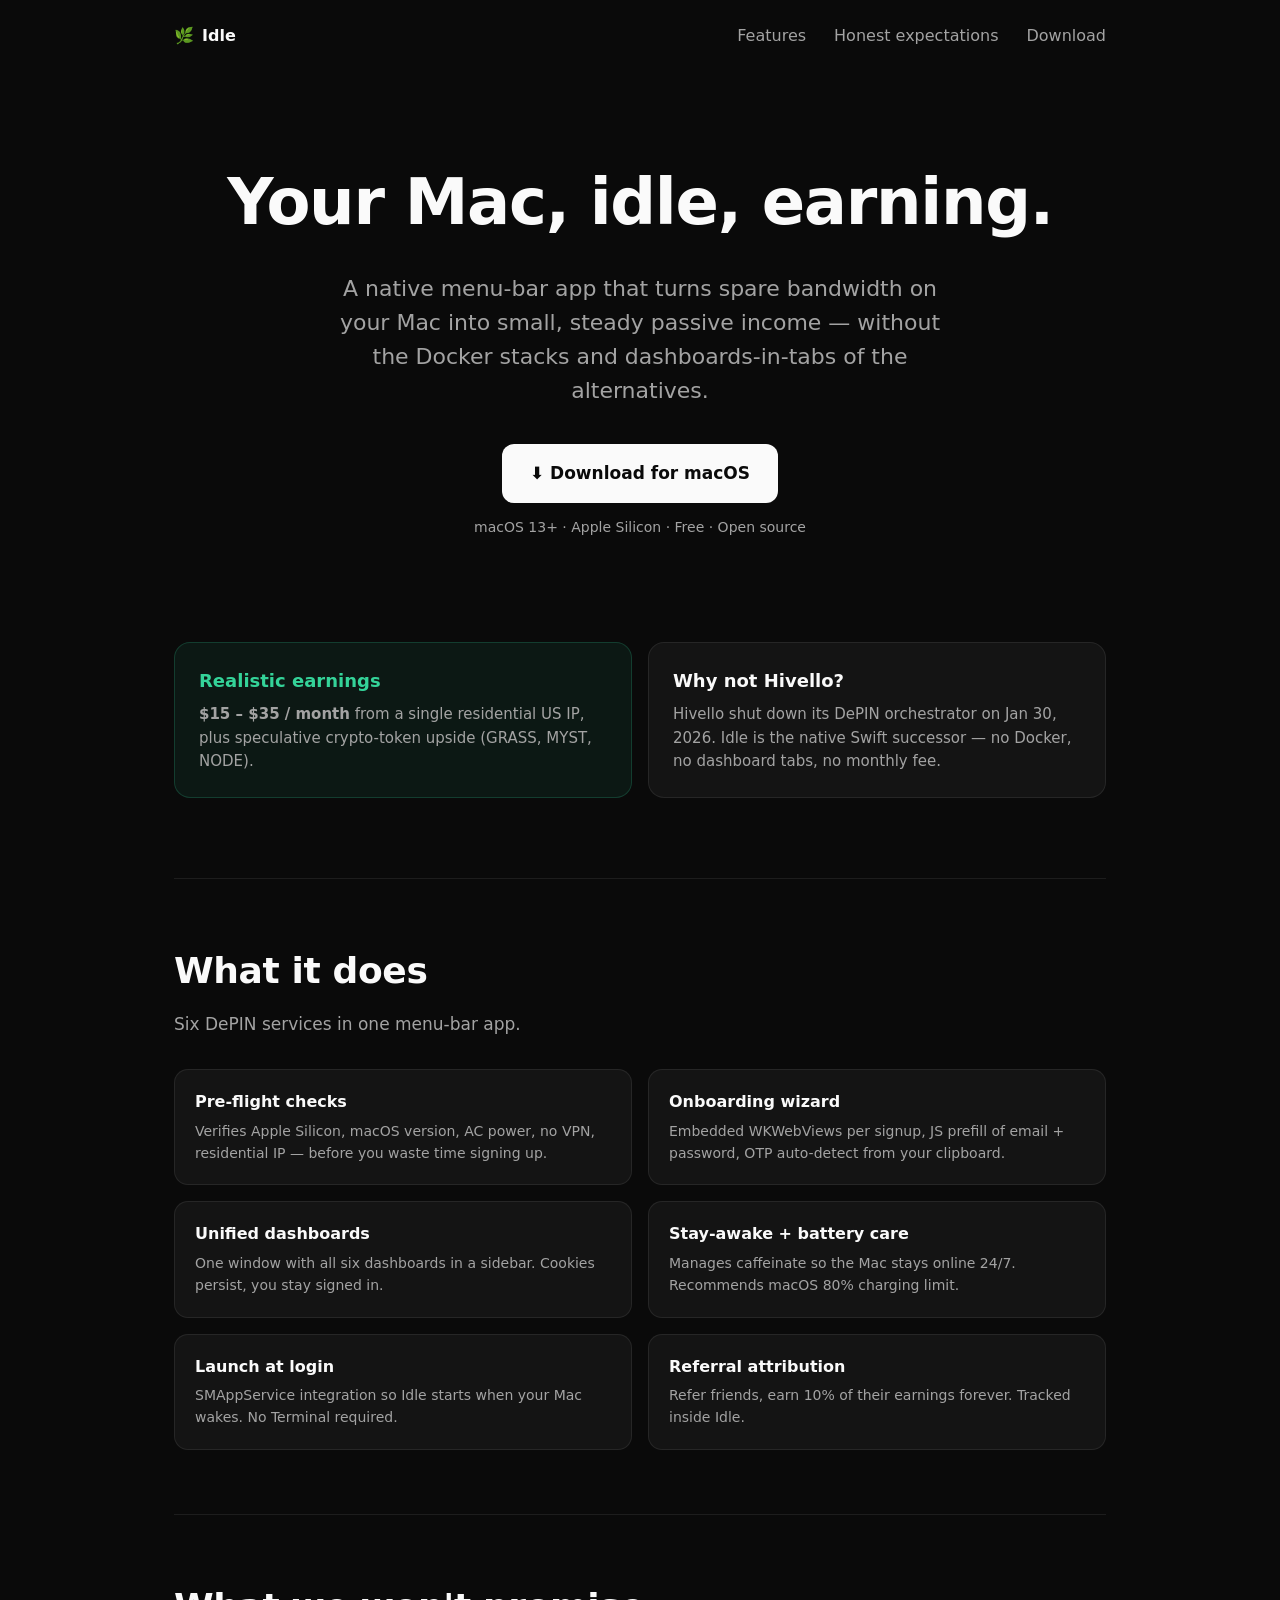
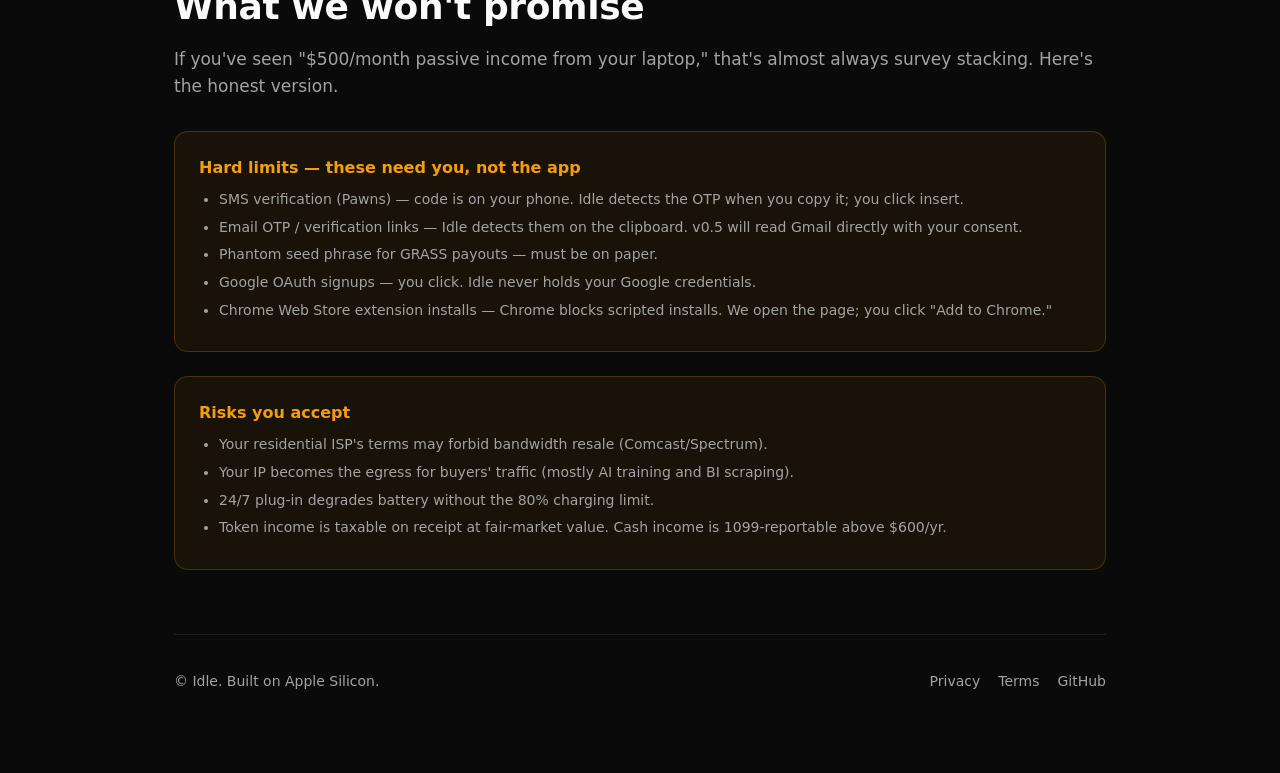
==== Marketing/index.html @ 513515ef "v0.4.0 — Idle MVP: trust + distribution layer Native macOS menu-bar app for orchestrating DePIN pass" ====
<!doctype html>
<html lang="en">
<head>
    <meta charset="utf-8">
    <meta name="viewport" content="width=device-width, initial-scale=1">
    <title>Idle — passive income from your Mac</title>
    <meta name="description" content="A native menu-bar app for macOS that turns your idle Mac into a small, steady passive-income machine. Realistic earnings: $15-35/month from one residential IP.">
    <link rel="icon" href="data:image/svg+xml,<svg xmlns=%22http://www.w3.org/2000/svg%22 viewBox=%220 0 16 16%22><text y=%2214%22 font-size=%2214%22>🌿</text></svg>">
    <style>
        :root {
            --bg: #0a0a0a;
            --panel: #141414;
            --border: rgba(255,255,255,0.08);
            --fg: #fafafa;
            --mute: #a3a3a3;
            --accent: #34d399;
            --warn: #f59e0b;
        }
        * { box-sizing: border-box; }
        body {
            background: var(--bg);
            color: var(--fg);
            font-family: -apple-system, BlinkMacSystemFont, "SF Pro Display", "Inter", system-ui, sans-serif;
            margin: 0;
            line-height: 1.55;
            -webkit-font-smoothing: antialiased;
        }
        a { color: inherit; text-decoration: none; }
        a:hover { color: var(--accent); }
        .wrap { max-width: 980px; margin: 0 auto; padding: 0 24px; }

        nav { padding: 24px 0; display: flex; align-items: center; justify-content: space-between; }
        nav .brand { display: flex; align-items: center; gap: 8px; font-weight: 600; }
        nav .brand .leaf { color: var(--accent); }
        nav ul { display: flex; gap: 28px; list-style: none; padding: 0; margin: 0; color: var(--mute); }

        .hero { padding: 80px 0 64px; text-align: center; }
        .hero h1 { font-size: 64px; font-weight: 700; letter-spacing: -0.02em; margin: 0 0 20px; }
        .hero p.lead { font-size: 22px; color: var(--mute); max-width: 640px; margin: 0 auto 36px; }
        .hero .cta {
            display: inline-flex; gap: 12px; align-items: center;
            background: var(--fg); color: var(--bg); padding: 16px 28px; border-radius: 12px;
            font-weight: 600; font-size: 17px;
        }
        .hero .cta:hover { background: var(--accent); color: var(--bg); }
        .hero .meta { margin-top: 14px; color: var(--mute); font-size: 14px; }

        .panels { display: grid; grid-template-columns: 1fr 1fr; gap: 16px; margin: 40px 0 80px; }
        @media (max-width: 720px) { .panels { grid-template-columns: 1fr; } }
        .panel {
            background: var(--panel); border: 1px solid var(--border);
            border-radius: 16px; padding: 24px;
        }
        .panel h3 { margin: 0 0 8px; font-size: 18px; }
        .panel p { margin: 0; color: var(--mute); font-size: 15px; }
        .panel.expectations { background: rgba(52,211,153,0.07); border-color: rgba(52,211,153,0.2); }
        .panel.expectations h3 { color: var(--accent); }

        section { padding: 64px 0; border-top: 1px solid var(--border); }
        section h2 { font-size: 36px; letter-spacing: -0.01em; margin: 0 0 12px; }
        section p.tag { color: var(--mute); margin: 0 0 32px; font-size: 17px; }

        .features { display: grid; grid-template-columns: repeat(2, 1fr); gap: 16px; }
        @media (max-width: 720px) { .features { grid-template-columns: 1fr; } }
        .feature {
            background: var(--panel); border: 1px solid var(--border);
            border-radius: 14px; padding: 20px;
        }
        .feature h4 { margin: 0 0 6px; font-size: 16px; }
        .feature p { margin: 0; color: var(--mute); font-size: 14px; }

        .honest {
            background: rgba(245,158,11,0.06); border: 1px solid rgba(245,158,11,0.22);
            border-radius: 14px; padding: 24px; margin-top: 24px;
        }
        .honest h4 { color: var(--warn); margin: 0 0 8px; font-size: 16px; }
        .honest ul { margin: 0; padding-left: 20px; color: var(--mute); font-size: 14px; }
        .honest li { margin: 6px 0; }

        footer {
            border-top: 1px solid var(--border); padding: 36px 0 80px;
            color: var(--mute); font-size: 14px;
            display: flex; justify-content: space-between; gap: 16px; flex-wrap: wrap;
        }
        footer ul { list-style: none; padding: 0; margin: 0; display: flex; gap: 18px; }
    </style>
</head>
<body>
<div class="wrap">
    <nav>
        <div class="brand"><span class="leaf">🌿</span> Idle</div>
        <ul>
            <li><a href="#features">Features</a></li>
            <li><a href="#honest">Honest expectations</a></li>
            <li><a href="#download">Download</a></li>
        </ul>
    </nav>

    <header class="hero" id="download">
        <h1>Your Mac, idle, earning.</h1>
        <p class="lead">A native menu-bar app that turns spare bandwidth on your Mac into small, steady passive income — without the Docker stacks and dashboards-in-tabs of the alternatives.</p>
        <a class="cta" href="https://github.com/your-org/idle/releases/latest/download/Idle.dmg">⬇︎ Download for macOS</a>
        <div class="meta">macOS 13+ · Apple Silicon · Free · Open source</div>
    </header>

    <div class="panels">
        <div class="panel expectations">
            <h3>Realistic earnings</h3>
            <p><strong>$15 – $35 / month</strong> from a single residential US IP, plus speculative crypto-token upside (GRASS, MYST, NODE).</p>
        </div>
        <div class="panel">
            <h3>Why not Hivello?</h3>
            <p>Hivello shut down its DePIN orchestrator on Jan 30, 2026. Idle is the native Swift successor — no Docker, no dashboard tabs, no monthly fee.</p>
        </div>
    </div>

    <section id="features">
        <h2>What it does</h2>
        <p class="tag">Six DePIN services in one menu-bar app.</p>
        <div class="features">
            <div class="feature"><h4>Pre-flight checks</h4><p>Verifies Apple Silicon, macOS version, AC power, no VPN, residential IP — before you waste time signing up.</p></div>
            <div class="feature"><h4>Onboarding wizard</h4><p>Embedded WKWebViews per signup, JS prefill of email + password, OTP auto-detect from your clipboard.</p></div>
            <div class="feature"><h4>Unified dashboards</h4><p>One window with all six dashboards in a sidebar. Cookies persist, you stay signed in.</p></div>
            <div class="feature"><h4>Stay-awake + battery care</h4><p>Manages caffeinate so the Mac stays online 24/7. Recommends macOS 80% charging limit.</p></div>
            <div class="feature"><h4>Launch at login</h4><p>SMAppService integration so Idle starts when your Mac wakes. No Terminal required.</p></div>
            <div class="feature"><h4>Referral attribution</h4><p>Refer friends, earn 10% of their earnings forever. Tracked inside Idle.</p></div>
        </div>
    </section>

    <section id="honest">
        <h2>What we won't promise</h2>
        <p class="tag">If you've seen "$500/month passive income from your laptop," that's almost always survey stacking. Here's the honest version.</p>

        <div class="honest">
            <h4>Hard limits — these need you, not the app</h4>
            <ul>
                <li>SMS verification (Pawns) — code is on your phone. Idle detects the OTP when you copy it; you click insert.</li>
                <li>Email OTP / verification links — Idle detects them on the clipboard. v0.5 will read Gmail directly with your consent.</li>
                <li>Phantom seed phrase for GRASS payouts — must be on paper.</li>
                <li>Google OAuth signups — you click. Idle never holds your Google credentials.</li>
                <li>Chrome Web Store extension installs — Chrome blocks scripted installs. We open the page; you click "Add to Chrome."</li>
            </ul>
        </div>

        <div class="honest">
            <h4>Risks you accept</h4>
            <ul>
                <li>Your residential ISP's terms may forbid bandwidth resale (Comcast/Spectrum).</li>
                <li>Your IP becomes the egress for buyers' traffic (mostly AI training and BI scraping).</li>
                <li>24/7 plug-in degrades battery without the 80% charging limit.</li>
                <li>Token income is taxable on receipt at fair-market value. Cash income is 1099-reportable above $600/yr.</li>
            </ul>
        </div>
    </section>

    <footer>
        <div>© Idle. Built on Apple Silicon.</div>
        <ul>
            <li><a href="privacy.html">Privacy</a></li>
            <li><a href="terms.html">Terms</a></li>
            <li><a href="https://github.com/your-org/idle">GitHub</a></li>
        </ul>
    </footer>
</div>
</body>
</html>
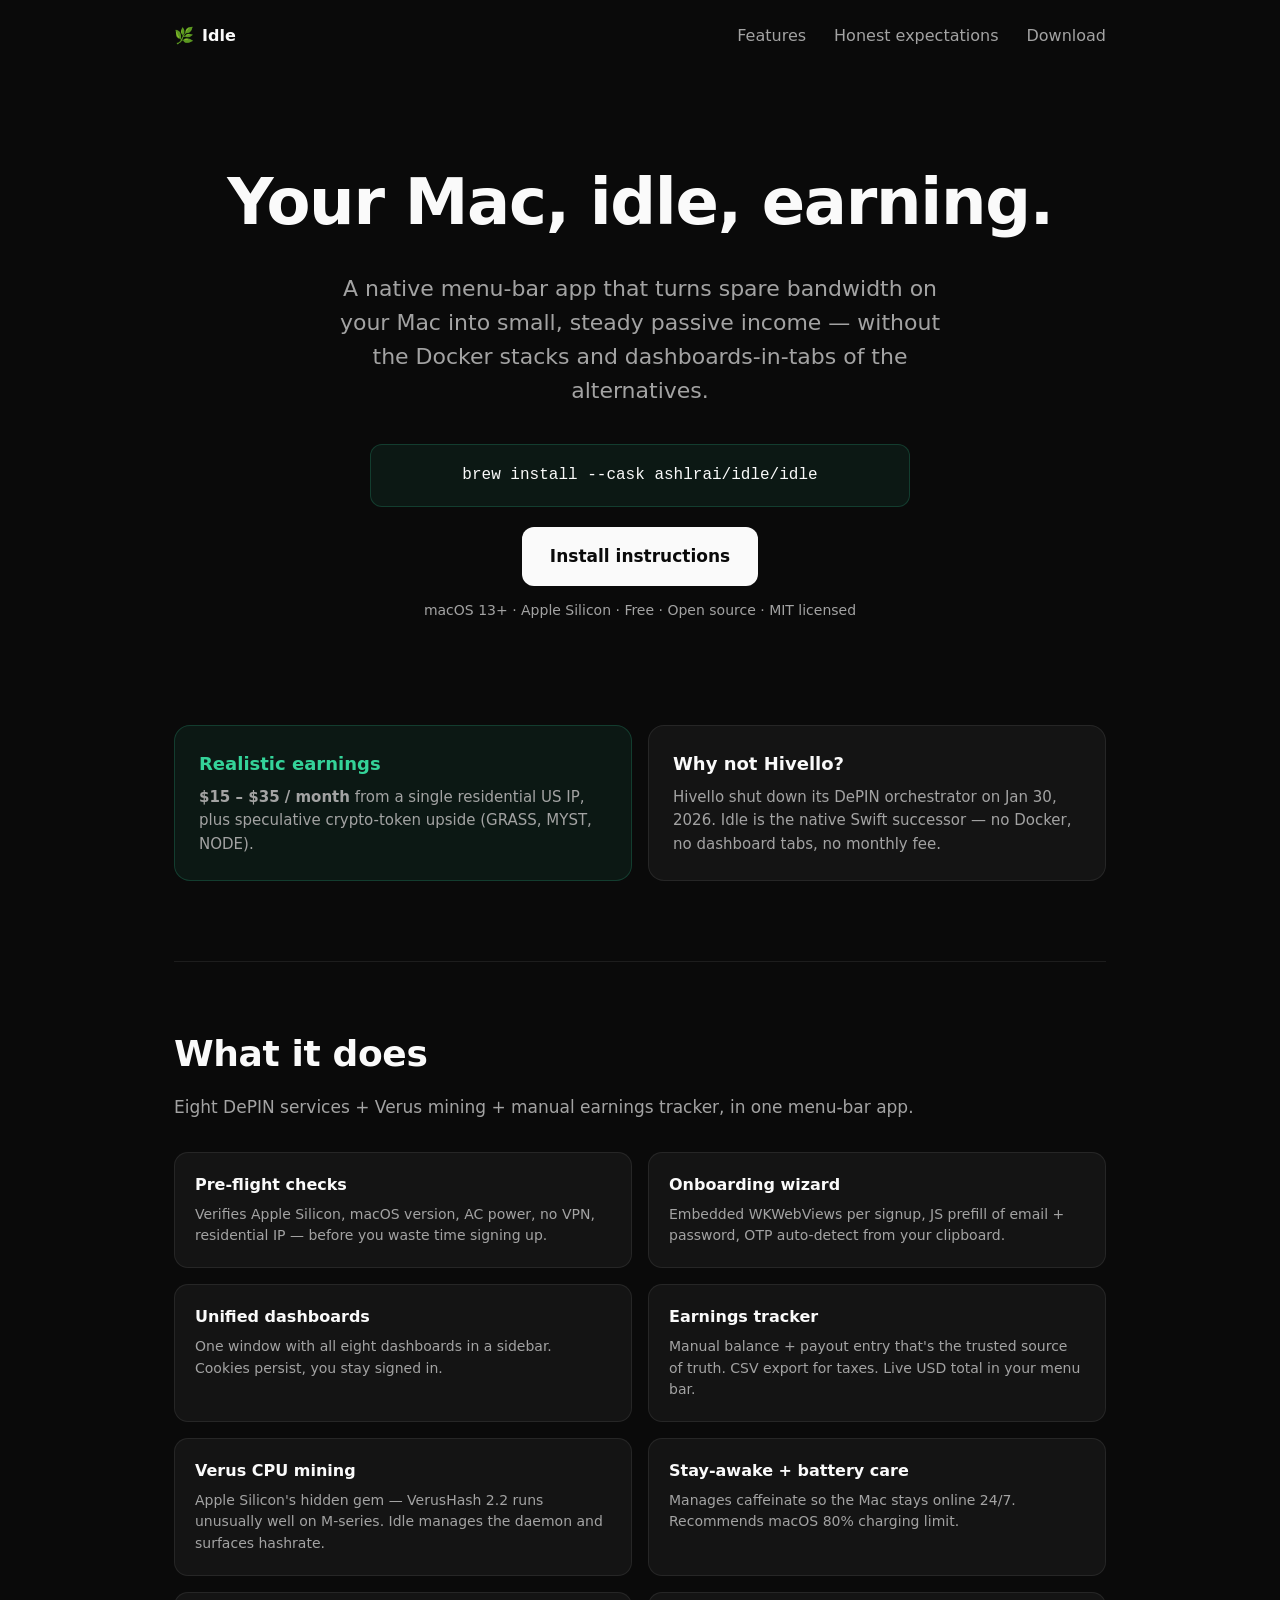
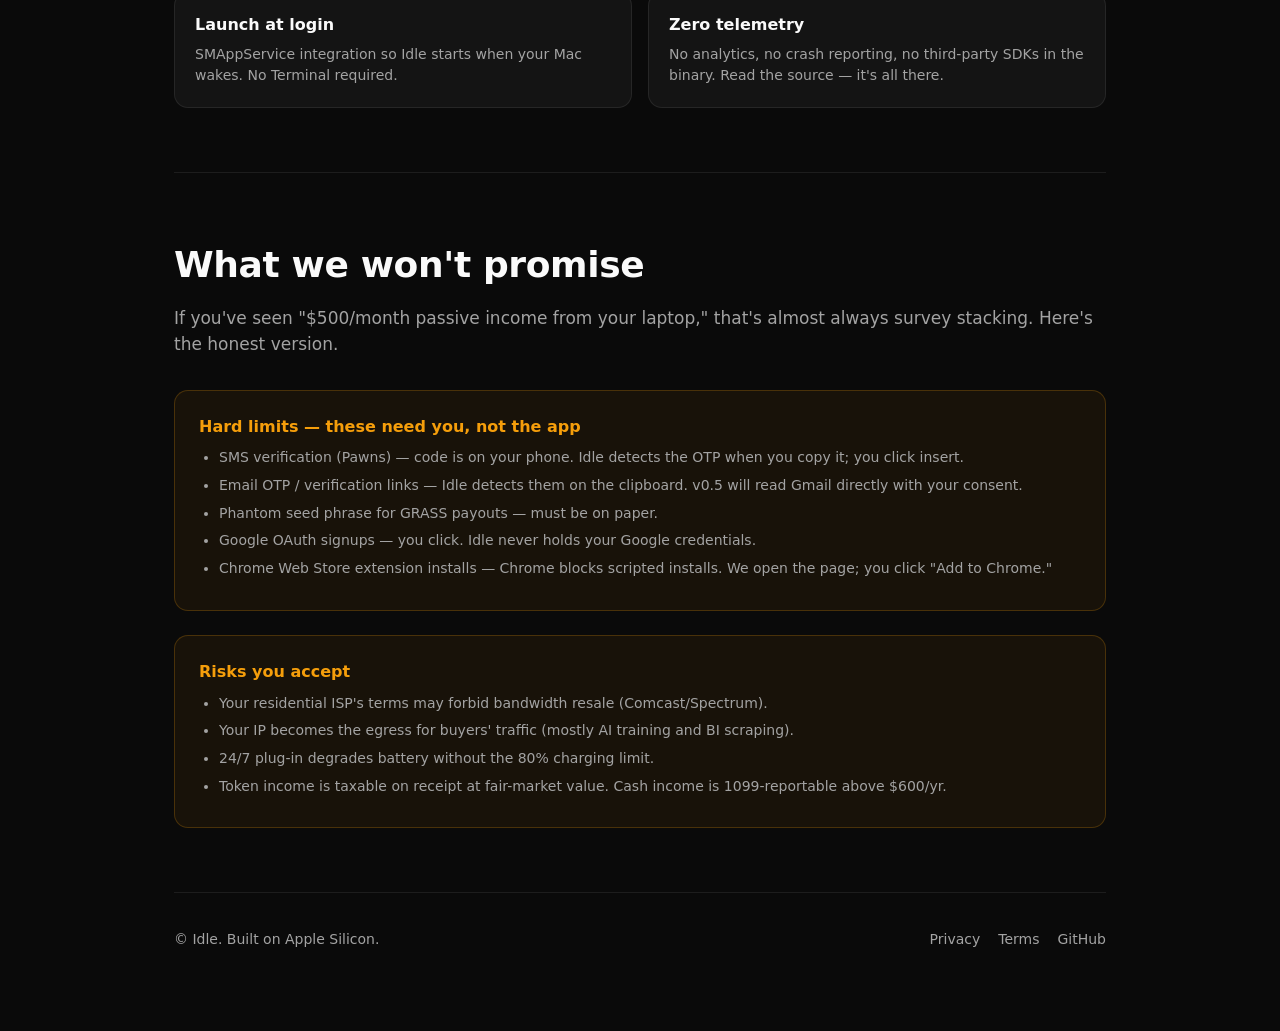
==== commit 0abb6dc3: "Distribution prep: Homebrew-first install + LAUNCH.md playbook - README + Marketing/index.html + Mar" ====
--- a/Marketing/index.html
+++ b/Marketing/index.html
@@ -99,8 +99,11 @@
     <header class="hero" id="download">
         <h1>Your Mac, idle, earning.</h1>
         <p class="lead">A native menu-bar app that turns spare bandwidth on your Mac into small, steady passive income — without the Docker stacks and dashboards-in-tabs of the alternatives.</p>
-        <a class="cta" href="https://github.com/your-org/idle/releases/latest/download/Idle.dmg">⬇︎ Download for macOS</a>
-        <div class="meta">macOS 13+ · Apple Silicon · Free · Open source</div>
+        <div style="background: rgba(52,211,153,0.07); border: 1px solid rgba(52,211,153,0.2); border-radius: 12px; padding: 18px; max-width: 540px; margin: 0 auto 20px; font-family: 'SF Mono', Menlo, monospace;">
+            brew install --cask ashlrai/idle/idle
+        </div>
+        <a class="cta" href="/install">Install instructions</a>
+        <div class="meta">macOS 13+ · Apple Silicon · Free · Open source · MIT licensed</div>
     </header>
 
     <div class="panels">
@@ -116,14 +119,16 @@
 
     <section id="features">
         <h2>What it does</h2>
-        <p class="tag">Six DePIN services in one menu-bar app.</p>
+        <p class="tag">Eight DePIN services + Verus mining + manual earnings tracker, in one menu-bar app.</p>
         <div class="features">
             <div class="feature"><h4>Pre-flight checks</h4><p>Verifies Apple Silicon, macOS version, AC power, no VPN, residential IP — before you waste time signing up.</p></div>
             <div class="feature"><h4>Onboarding wizard</h4><p>Embedded WKWebViews per signup, JS prefill of email + password, OTP auto-detect from your clipboard.</p></div>
-            <div class="feature"><h4>Unified dashboards</h4><p>One window with all six dashboards in a sidebar. Cookies persist, you stay signed in.</p></div>
+            <div class="feature"><h4>Unified dashboards</h4><p>One window with all eight dashboards in a sidebar. Cookies persist, you stay signed in.</p></div>
+            <div class="feature"><h4>Earnings tracker</h4><p>Manual balance + payout entry that's the trusted source of truth. CSV export for taxes. Live USD total in your menu bar.</p></div>
+            <div class="feature"><h4>Verus CPU mining</h4><p>Apple Silicon's hidden gem — VerusHash 2.2 runs unusually well on M-series. Idle manages the daemon and surfaces hashrate.</p></div>
             <div class="feature"><h4>Stay-awake + battery care</h4><p>Manages caffeinate so the Mac stays online 24/7. Recommends macOS 80% charging limit.</p></div>
             <div class="feature"><h4>Launch at login</h4><p>SMAppService integration so Idle starts when your Mac wakes. No Terminal required.</p></div>
-            <div class="feature"><h4>Referral attribution</h4><p>Refer friends, earn 10% of their earnings forever. Tracked inside Idle.</p></div>
+            <div class="feature"><h4>Zero telemetry</h4><p>No analytics, no crash reporting, no third-party SDKs in the binary. Read the source — it's all there.</p></div>
         </div>
     </section>
 
@@ -158,7 +163,7 @@
         <ul>
             <li><a href="privacy.html">Privacy</a></li>
             <li><a href="terms.html">Terms</a></li>
-            <li><a href="https://github.com/your-org/idle">GitHub</a></li>
+            <li><a href="https://github.com/ashlrai/idle">GitHub</a></li>
         </ul>
     </footer>
 </div>
